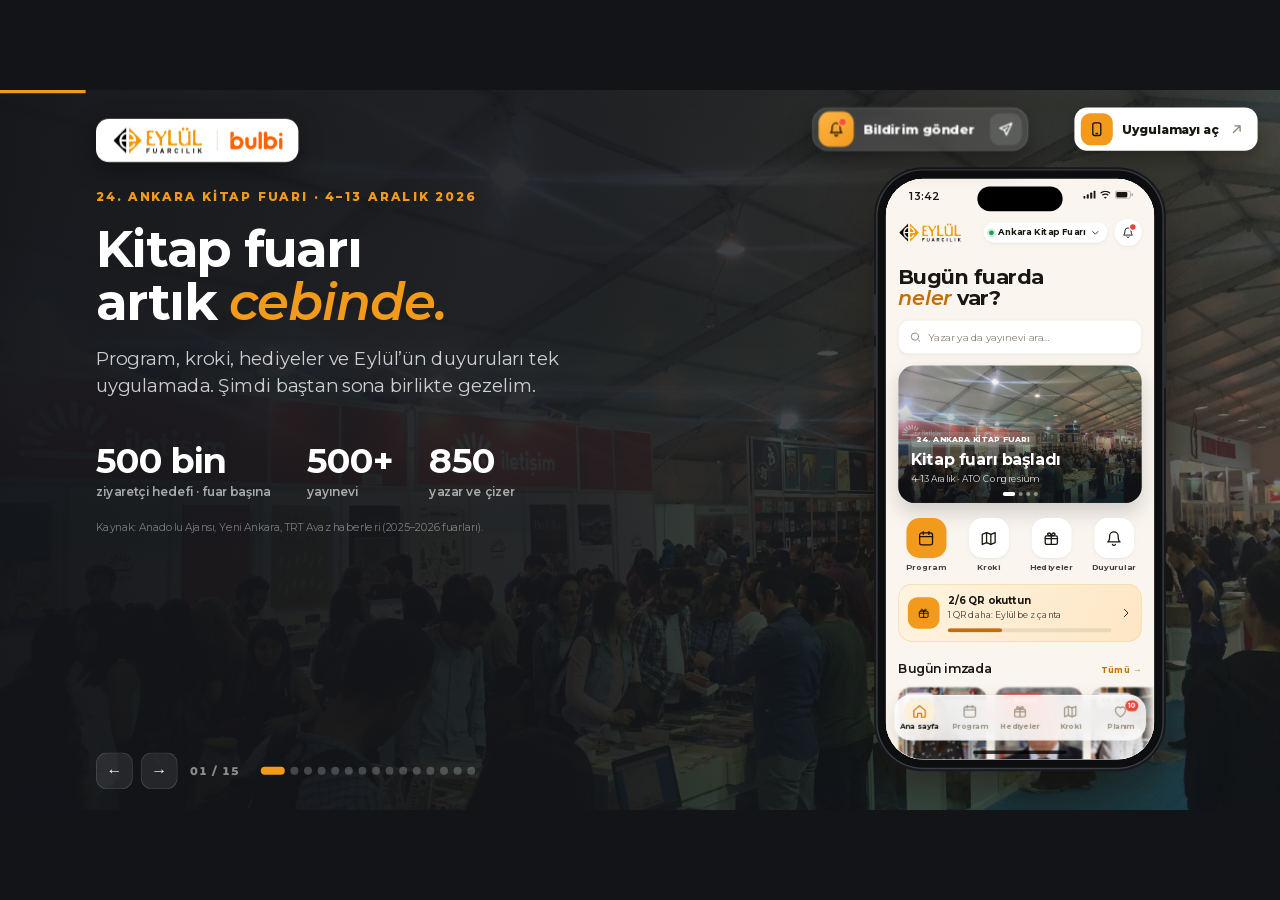
==== index.html @ 70fa525f "Footer: only arrows, step count and progress dots" ====
<!doctype html>
<html lang="tr">
<head>
  <meta charset="utf-8">
  <meta name="viewport" content="width=device-width, initial-scale=1">
  <title>Eylül Fuar Rehberi — Sunum</title>
  <meta name="description" content="Eylül Fuarcılık için Bulbi'nin hazırladığı mobil fuar rehberi konsept sunumu.">
  <link rel="icon" type="image/png" href="assets/eylul-fuarcilik-logo.png">
  <link rel="stylesheet" href="assets/fonts/fonts.css">
  <link rel="stylesheet" href="sunum.css?v=32">
</head>
<body>
  <div class="viewport" id="viewport">
    <div class="stage" id="stage">
      <div class="bg" id="bg"></div>
      <div class="slides" id="slides"></div>

      <div class="topbrand"><img class="eylul" src="assets/eylul-fuarcilik-logo.png" alt="Eylül Fuarcılık"><i></i><img class="bulbi" src="assets/bulbi-logo.png" alt="Bulbi"></div>
      <a class="open-app" href="app/" target="_blank" rel="noopener"><span class="oa-ico"><svg viewBox="0 0 24 24" aria-hidden="true"><rect x="6" y="2.5" width="12" height="19" rx="3"/><path d="M11 18.5h2"/></svg></span><span><b>Uygulamayı aç</b><small>Yeni sekmede, tam ekran</small></span><svg class="oa-go" viewBox="0 0 24 24" aria-hidden="true"><path d="M7 17 17 7M9 7h8v8"/></svg></a>

      <button class="demo-push" id="demo-push" type="button" aria-label="Telefona örnek bildirim gönder">
        <span class="dp-ico"><svg viewBox="0 0 24 24" aria-hidden="true"><path d="M18 9a6 6 0 0 0-12 0c0 6.5-2.5 8-2.5 8h17S18 15.5 18 9M10 20.5a2.2 2.2 0 0 0 4 0"/></svg></span>
        <span class="dp-txt"><b>Bildirim gönder</b><small>Telefona örnek bildirim</small></span>
        <span class="dp-go"><svg viewBox="0 0 24 24" aria-hidden="true"><path d="M21 3 3 10.5l7 3 3 7z"/><path d="m10 13.5 4-4"/></svg></span>
      </button>

      <div class="device" id="device" aria-label="Canlı uygulama">
        <span class="btn-l1"></span><span class="btn-l2"></span><span class="btn-r"></span>
        <div class="screen">
          <iframe id="phone" title="Eylül Fuar Rehberi uygulaması" src="app/?v=32&embed=1&reset=1#/"></iframe>
          <div class="island"></div>
          <div class="home-ind"></div>
        </div>
        <div class="device-caption">Canlı uygulama · dokunabilirsiniz</div>
      </div>

      <div class="browser" id="browser" aria-label="Organizatör paneli">
        <div class="bar"><i></i><i></i><i></i><span>panel.eylulfuar · Organizatör paneli</span></div>
        <iframe id="panel" title="Eylül organizatör paneli" data-src="panel.html"></iframe>
      </div>

      <footer class="foot">
        <div class="nav">
          <button id="prev" aria-label="Önceki slayt">←</button>
          <button id="next" aria-label="Sonraki slayt">→</button>
          <span class="count" id="count">01 / 08</span>
        </div>
        <div class="dots" id="dots"></div>
      </footer>
      <div class="progress"><b id="bar"></b></div>
    </div>
  </div>

  <aside class="notes" id="notes" hidden>
    <div class="notes-head"><strong>Konuşmacı notu</strong><span id="notes-step"></span><button id="notes-close" aria-label="Kapat">×</button></div>
    <div id="notes-body"></div>
    <small>N: notları aç/kapat · F: tam ekran · ←/→: slayt</small>
  </aside>

  <script src="assets/qrcode.min.js"></script>
  <script src="sunum.js?v=32"></script>
</body>
</html>
---- assets/fonts/fonts.css ----
@font-face {
  font-family: 'Montserrat';
  font-style: italic;
  font-weight: 500 700;
  font-display: swap;
  src: url(montserrat-italic-latin-ext.woff2) format('woff2');
  unicode-range: U+0100-02BA, U+02BD-02C5, U+02C7-02CC, U+02CE-02D7, U+02DD-02FF, U+0304, U+0308, U+0329, U+1D00-1DBF, U+1E00-1E9F, U+1EF2-1EFF, U+2020, U+20A0-20AB, U+20AD-20C4, U+2113, U+2C60-2C7F, U+A720-A7FF;
}
@font-face {
  font-family: 'Montserrat';
  font-style: italic;
  font-weight: 500 700;
  font-display: swap;
  src: url(montserrat-italic-latin.woff2) format('woff2');
  unicode-range: U+0000-00FF, U+0131, U+0152-0153, U+02BB-02BC, U+02C6, U+02DA, U+02DC, U+0304, U+0308, U+0329, U+2000-206F, U+20AC, U+2122, U+2191, U+2193, U+2212, U+2215, U+FEFF, U+FFFD;
}
@font-face {
  font-family: 'Montserrat';
  font-style: normal;
  font-weight: 400 800;
  font-display: swap;
  src: url(montserrat-normal-latin-ext.woff2) format('woff2');
  unicode-range: U+0100-02BA, U+02BD-02C5, U+02C7-02CC, U+02CE-02D7, U+02DD-02FF, U+0304, U+0308, U+0329, U+1D00-1DBF, U+1E00-1E9F, U+1EF2-1EFF, U+2020, U+20A0-20AB, U+20AD-20C4, U+2113, U+2C60-2C7F, U+A720-A7FF;
}
@font-face {
  font-family: 'Montserrat';
  font-style: normal;
  font-weight: 400 800;
  font-display: swap;
  src: url(montserrat-normal-latin.woff2) format('woff2');
  unicode-range: U+0000-00FF, U+0131, U+0152-0153, U+02BB-02BC, U+02C6, U+02DA, U+02DC, U+0304, U+0308, U+0329, U+2000-206F, U+20AC, U+2122, U+2191, U+2193, U+2212, U+2215, U+FEFF, U+FFFD;
}
---- sunum.css ----
:root {
  --paper: #faf6ef; --paper-2: #f2ebdf; --ink: #1a1712; --ink-2: #4b443a; --muted: #8b8274; --line: #e6ddcf;
  --brand: #f19a1b; --brand-deep: #c26f05; --night: #121418; --night-2: #1d2027; --teal: #0b8e78;
  --serif: 'Montserrat', -apple-system, 'Segoe UI', sans-serif; --sans: 'Montserrat', -apple-system, 'Segoe UI', sans-serif;
}
* { box-sizing: border-box; }
html, body { margin: 0; height: 100%; overflow: hidden; }
body { background: var(--night); font-family: var(--sans); color: var(--ink); -webkit-font-smoothing: antialiased; transition: background .6s; }
body.light { background: #e9e1d3; }
button { font: inherit; color: inherit; border: 0; background: none; cursor: pointer; padding: 0; }

.viewport { position: fixed; inset: 0; overflow: hidden; }
.stage { position: absolute; left: 50%; top: 50%; width: 1600px; height: 900px; overflow: hidden; transform-origin: center; transform: translate(-50%, -50%); background: var(--paper); border-radius: 0; }

/* ---------- Arka plan ---------- */
.bg { position: absolute; inset: 0; transition: opacity .7s, background .7s; background: var(--paper); }
.bg::before { content: ''; position: absolute; width: 900px; height: 900px; right: -180px; top: -20px; border-radius: 50%; background: radial-gradient(circle, rgba(241, 154, 27, .22), rgba(241, 154, 27, 0) 65%); transition: opacity .7s, transform .9s; }
.bg::after { content: ''; position: absolute; inset: 0; opacity: 0; transition: opacity .8s; background: linear-gradient(90deg, rgba(18, 20, 24, .97) 0%, rgba(18, 20, 24, .88) 46%, rgba(18, 20, 24, .55) 100%), url('assets/ankara-fuar-arsiv.jpg') center / cover; }
.stage.dark .bg { background: var(--night); }
.stage.dark .bg::after { opacity: 1; }
.stage.dark.plain .bg::after { opacity: 0; }
.stage.dark .bg::before { opacity: .55; }
.stage.full .bg::before { transform: translateX(260px); }
.stage.teal .bg::before { background: radial-gradient(circle, rgba(11, 142, 120, .24), rgba(11, 142, 120, 0) 65%); }

/* ---------- Slaytlar ---------- */
.slides { position: absolute; inset: 0; }
.slide { position: absolute; inset: 0; padding: 124px 0 0 120px; opacity: 0; pointer-events: none; transform: translateY(18px); transition: opacity .5s ease, transform .6s cubic-bezier(.2, .8, .2, 1); }
.slide.on { opacity: 1; pointer-events: auto; transform: none; transition-delay: .12s; }
.slide.leave { transform: translateY(-14px); }
.slide .col { width: 700px; }
.slide.wide .col { width: 1360px; }

.kicker { display: inline-flex; align-items: center; gap: 12px; font-size: 15px; font-weight: 800; letter-spacing: .18em; color: var(--brand-deep); text-transform: uppercase; }
.kicker .num { display: inline-grid; place-items: center; min-width: 34px; padding: 0 8px; height: 34px; border-radius: 10px; background: var(--brand); color: #1a1100; letter-spacing: 0; font-size: 14px; }
.dark .kicker { color: var(--brand); }
h1.title { font-family: var(--serif); font-weight: 600; font-size: 65px; line-height: .98; letter-spacing: -.03em; margin: 22px 0 22px; }
h1.title em { font-style: italic; font-weight: 500; color: var(--brand-deep); }
.dark h1.title { color: #fff; }
.dark h1.title em { color: var(--brand); }
.teal h1.title em { color: var(--teal); }
.lead { font-size: 23px; line-height: 1.45; color: var(--ink-2); margin: 0; max-width: 640px; }
.dark .lead { color: rgba(255, 255, 255, .78); }

.points { list-style: none; margin: 30px 0 0; padding: 0; display: flex; flex-direction: column; gap: 14px; }
.points li { display: flex; gap: 14px; align-items: flex-start; font-size: 19.5px; font-weight: 600; line-height: 1.35; }
.points li::before { content: ''; flex: none; width: 24px; height: 24px; margin-top: 1px; border-radius: 8px; background: var(--brand) url("data:image/svg+xml,%3Csvg xmlns='http://www.w3.org/2000/svg' viewBox='0 0 24 24' fill='none' stroke='%231a1100' stroke-width='3' stroke-linecap='round' stroke-linejoin='round'%3E%3Cpath d='m5 12.5 4.5 4.5L19 7.5'/%3E%3C/svg%3E") center / 15px no-repeat; }
.teal .points li::before { background-color: #ffb21f; }

.solves { display: inline-flex; align-items: center; gap: 10px; margin-top: 28px; padding: 10px 16px; border-radius: 12px; background: #fff; box-shadow: inset 0 0 0 1px var(--line); font-size: 15px; font-weight: 700; color: var(--ink-2); }
.solves b { color: var(--hot, #e2493b); font-weight: 800; letter-spacing: .06em; font-size: 12.5px; text-transform: uppercase; }

.try { margin-top: 30px; display: flex; flex-wrap: wrap; gap: 10px; align-items: center; }
.try > span { font-size: 13px; font-weight: 800; letter-spacing: .14em; color: var(--muted); text-transform: uppercase; margin-right: 4px; }
.try button { display: inline-flex; align-items: center; gap: 9px; height: 48px; padding: 0 20px 0 16px; border-radius: 14px; background: var(--ink); color: #fff; font-weight: 800; font-size: 16px; transition: transform .12s, background .2s; box-shadow: 0 8px 18px rgba(26, 23, 18, .16); }
.try button:hover { background: #2c2720; }
.try button:active { transform: scale(.96); }
.try button i { font-style: normal; display: grid; place-items: center; width: 24px; height: 24px; border-radius: 7px; background: var(--brand); color: #1a1100; font-size: 12px; }
.try button.ghost { background: #fff; color: var(--ink); box-shadow: inset 0 0 0 1px var(--line); }
.try button.ghost i { background: var(--paper-2); color: var(--ink-2); }
.try button.pulse { animation: pulse 2.2s infinite; }
@keyframes pulse { 0% { box-shadow: 0 0 0 0 rgba(241, 154, 27, .55); } 70% { box-shadow: 0 0 0 14px rgba(241, 154, 27, 0); } 100% { box-shadow: 0 0 0 0 rgba(241, 154, 27, 0); } }
.dark .try button.ghost { background: rgba(255, 255, 255, .08); color: #fff; box-shadow: inset 0 0 0 1px rgba(255, 255, 255, .15); }

/* Kapak */
.stats { display: flex; gap: 46px; margin-top: 54px; }
.stats div b { display: block; font-family: var(--serif); font-size: 44px; font-weight: 600; letter-spacing: -.03em; color: #fff; line-height: 1; }
.stats div small { white-space: nowrap; display: block; margin-top: 8px; font-size: 15px; color: rgba(255, 255, 255, .62); font-weight: 600; }
.src { margin-top: 26px; font-size: 13px; color: var(--muted); }
.dark .src { color: rgba(255, 255, 255, .42); }
.cover-brand { display: flex; align-items: center; gap: 16px; margin-bottom: 40px; }
.cover-brand .pill { background: #fff; border-radius: 14px; padding: 10px 16px; display: flex; align-items: center; gap: 14px; }
.cover-brand .pill img.e { height: 34px; }
.cover-brand .pill img.b { height: 24px; }
.cover-brand .pill span { color: var(--muted); font-weight: 700; }

/* Sorunlar */
.pains { display: grid; grid-template-columns: repeat(3, 1fr); gap: 22px; margin-top: 60px; width: 1360px; }
.pains .pain { min-height: 300px; padding: 32px; }
.pains .pain h3 { font-size: 34px; }
.pains .pain p { font-size: 20px; }
.pain { padding: 26px 26px 22px; border-radius: 24px; background: rgba(255, 255, 255, .06); box-shadow: inset 0 0 0 1px rgba(255, 255, 255, .1); color: #fff; display: flex; flex-direction: column; gap: 10px; min-height: 200px; backdrop-filter: blur(6px); }
.pain .n { font-family: var(--serif); font-size: 16px; color: var(--brand); font-weight: 600; }
.pain h3 { margin: 0; font-family: var(--serif); font-size: 26px; font-weight: 600; letter-spacing: -.01em; }
.pain p { margin: 0; font-size: 17px; line-height: 1.45; color: rgba(255, 255, 255, .74); flex: 1; }
.pain small { font-size: 12.5px; color: rgba(255, 255, 255, .42); font-weight: 600; }
.pain .arrow { font-size: 14px; color: var(--brand); font-weight: 800; }

/* Değer */
.values { display: grid; grid-template-columns: repeat(4, 1fr); gap: 18px; margin-top: 46px; width: 1360px; }
.value { background: #fff; border-radius: 26px; padding: 28px 26px; box-shadow: 0 1px 2px rgba(40, 28, 10, .05), 0 18px 40px rgba(40, 28, 10, .06); display: flex; flex-direction: column; gap: 12px; min-height: 330px; }
.value .ico { width: 54px; height: 54px; border-radius: 16px; display: grid; place-items: center; background: #fdf0d9; color: var(--brand-deep); }
.value .ico svg { width: 28px; height: 28px; fill: none; stroke: currentColor; stroke-width: 1.8; stroke-linecap: round; stroke-linejoin: round; }
.value h3 { margin: 6px 0 0; font-family: var(--serif); font-size: 25px; font-weight: 600; letter-spacing: -.01em; line-height: 1.05; }
.value p { margin: 0; font-size: 17px; line-height: 1.5; color: var(--ink-2); }
.value .chips { margin-top: auto; display: flex; flex-wrap: wrap; gap: 6px; }
.value .chips span { font-size: 12.5px; font-weight: 800; padding: 5px 9px; border-radius: 8px; background: var(--paper); color: var(--ink-2); }
.extras { display: flex; gap: 12px; margin-top: 22px; }
.extras span { display: inline-flex; align-items: center; gap: 8px; font-size: 16px; font-weight: 700; color: var(--ink-2); padding: 10px 16px; border-radius: 12px; background: rgba(255, 255, 255, .6); box-shadow: inset 0 0 0 1px var(--line); }
.extras span::before { content: '✓'; color: var(--brand-deep); font-weight: 900; }

/* Yol haritası */
.road { position: relative; display: grid; grid-template-columns: repeat(4, 1fr); gap: 28px; margin-top: 76px; width: 1360px; }
.road::before { content: ''; position: absolute; left: 14px; right: 14px; top: 13px; height: 3px; background: linear-gradient(90deg, var(--brand) 0 30%, var(--line) 30%); border-radius: 2px; }
.stop { position: relative; padding-top: 50px; }
.stop::before { content: ''; position: absolute; top: 0; left: 0; width: 29px; height: 29px; border-radius: 50%; background: #fff; box-shadow: inset 0 0 0 3px var(--line); }
.stop.done::before { background: var(--brand); box-shadow: 0 0 0 6px rgba(241, 154, 27, .2); }
.stop.big::before { background: var(--ink); box-shadow: 0 0 0 6px rgba(26, 23, 18, .12); }
.stop small { font-size: 14px; font-weight: 800; letter-spacing: .12em; color: var(--brand-deep); text-transform: uppercase; }
.stop h3 { margin: 10px 0 12px; font-family: var(--serif); font-size: 32px; font-weight: 600; line-height: 1.05; letter-spacing: -.01em; }
.stop p { margin: 0; font-size: 19px; line-height: 1.5; color: var(--ink-2); }
.stop .tag { display: inline-block; margin-top: 14px; font-size: 13px; font-weight: 800; padding: 6px 10px; border-radius: 8px; background: var(--ink); color: #fff; }

/* İş birliği */
.deal { display: grid; grid-template-columns: 1fr 1fr; gap: 22px; margin-top: 46px; width: 1360px; }
.side { border-radius: 28px; padding: 40px 40px 38px; }
.side.b { background: #fff; }
.side.e { background: rgba(255, 255, 255, .07); box-shadow: inset 0 0 0 1px rgba(255, 255, 255, .14); color: #fff; }
.side .who { display: flex; align-items: center; gap: 14px; margin-bottom: 22px; }
.side .who img { height: 30px; }
.side.e .who img { background: #fff; border-radius: 10px; padding: 6px 10px; height: 44px; }
.side .who span { font-size: 15px; font-weight: 800; letter-spacing: .14em; text-transform: uppercase; color: var(--muted); }
.side.e .who span { color: rgba(255, 255, 255, .55); }
.side ul { list-style: none; margin: 0; padding: 0; display: flex; flex-direction: column; gap: 22px; }
.side li { display: flex; gap: 14px; font-size: 24px; font-weight: 600; line-height: 1.35; }
.side li::before { content: ''; flex: none; width: 10px; height: 10px; margin-top: 10px; border-radius: 50%; background: var(--brand); }
.side.b li { color: var(--ink); }
.win { margin-top: 40px; font-size: 26px; color: rgba(255, 255, 255, .8); max-width: 1100px; line-height: 1.45; }
.win b { color: var(--brand); }

/* Kapanış */
.qr-box { display: flex; align-items: center; gap: 28px; margin-top: 46px; }
.qr-box .qr { width: 200px; height: 200px; padding: 14px; background: #fff; border-radius: 22px; display: grid; place-items: center; }
.qr-box .qr svg { width: 100%; height: 100%; }
.qr-box p { margin: 0; font-size: 21px; color: rgba(255, 255, 255, .78); line-height: 1.45; max-width: 360px; }
.qr-box p b { color: #fff; display: block; font-family: var(--serif); font-size: 26px; font-weight: 600; margin-bottom: 6px; }

/* Panel slaytı */
.slide.panel-slide .lead { max-width: 820px; }
.slide.panel-slide .col { width: 980px; }

/* ---------- Telefon ---------- */
.device { position: absolute; left: 1068px; top: 40px; width: 414px; height: 868px; border-radius: 66px; background: #0d0e10; padding: 12px; box-shadow: 0 0 0 2px #3a3d44, 0 0 0 5px #17181c, 0 50px 90px rgba(30, 20, 5, .35), 0 20px 40px rgba(30, 20, 5, .22); transform-origin: 50% 50%; transform: scale(.86); transition: transform .9s cubic-bezier(.2, .8, .2, 1), left .9s cubic-bezier(.2, .8, .2, 1), opacity .6s; z-index: 5; }
.device .screen { position: relative; width: 390px; height: 844px; border-radius: 54px; overflow: hidden; background: var(--paper); }
.device iframe { width: 390px; height: 844px; border: 0; display: block; }
.device .island { position: absolute; top: 11px; left: 50%; width: 124px; height: 36px; margin-left: -62px; border-radius: 20px; background: #000; z-index: 3; pointer-events: none; }
.device .home-ind { position: absolute; bottom: 8px; left: 50%; width: 136px; height: 5px; margin-left: -68px; border-radius: 3px; background: rgba(0, 0, 0, .75); z-index: 3; pointer-events: none; }
.device span[class^='btn-'] { position: absolute; width: 4px; border-radius: 2px; background: #2a2c31; }
.device .btn-l1 { left: -6px; top: 180px; height: 60px; }
.device .btn-l2 { left: -6px; top: 256px; height: 60px; }
.device .btn-r { right: -6px; top: 220px; height: 96px; }
.device-caption { display: none; position: absolute; left: 0; right: 0; bottom: -40px; text-align: center; font-size: 14px; font-weight: 700; color: var(--muted); letter-spacing: .02em; }
.dark .device-caption { color: rgba(255, 255, 255, .45); }
.device.away { left: 1700px; opacity: 0; pointer-events: none; }
.device.side { left: 1128px; transform: scale(.8); }

/* ---------- Tarayıcı (panel) ---------- */
.browser { position: absolute; left: 120px; top: 296px; width: 1440px; height: 900px; transform-origin: 0 0; transform: scale(.58); border-radius: 22px; overflow: hidden; background: #fff; box-shadow: 0 0 0 1px rgba(0, 0, 0, .06), 0 50px 100px rgba(30, 20, 5, .25); opacity: 0; pointer-events: none; transition: opacity .6s, transform .8s cubic-bezier(.2, .8, .2, 1); z-index: 4; }
.browser.on { opacity: 1; pointer-events: auto; }
.browser .bar { height: 46px; display: flex; align-items: center; gap: 8px; padding: 0 18px; background: #efe9de; border-bottom: 1px solid #e3dbcd; }
.browser .bar i { width: 13px; height: 13px; border-radius: 50%; background: #e0d6c6; }
.browser .bar i:nth-child(1) { background: #ff6159; } .browser .bar i:nth-child(2) { background: #ffbd2e; } .browser .bar i:nth-child(3) { background: #28c941; }
.browser .bar span { margin-left: 18px; padding: 6px 16px; border-radius: 9px; background: #fff; font-size: 14px; font-weight: 700; color: var(--muted); }
.browser iframe { width: 1440px; height: 854px; border: 0; display: block; }

/* ---------- Alt bilgi ---------- */
.foot { position: absolute; left: 120px; bottom: 26px; display: flex; align-items: center; gap: 22px; z-index: 6; }
.foot .brand { display: flex; align-items: center; gap: 12px; padding: 8px 14px; border-radius: 12px; background: rgba(255, 255, 255, .85); }
.foot .brand img.eylul { height: 22px; }
.foot .brand img.bulbi { height: 15px; }
.foot .brand span { color: var(--muted); font-weight: 800; }
.dots { display: flex; gap: 7px; }
.dots button { width: 9px; height: 9px; border-radius: 50%; background: rgba(26, 23, 18, .18); transition: all .3s; }
.dots button.on { width: 28px; border-radius: 5px; background: var(--brand); }
.dark .dots button { background: rgba(255, 255, 255, .22); }
.dark .dots button.on { background: var(--brand); }
.nav { display: flex; align-items: center; gap: 10px; }
.nav .count { font-weight: 800; font-size: 14px; color: var(--muted); letter-spacing: .08em; margin-left: 6px; font-variant-numeric: tabular-nums; }
.nav button { width: 46px; height: 46px; border-radius: 14px; background: #fff; box-shadow: inset 0 0 0 1px var(--line); font-size: 20px; font-weight: 700; }
.dark .nav button { background: rgba(255, 255, 255, .08); color: #fff; box-shadow: inset 0 0 0 1px rgba(255, 255, 255, .14); }
.dark .nav .count { color: rgba(255, 255, 255, .5); }
.progress { position: absolute; left: 0; right: 0; top: 0; height: 4px; background: transparent; z-index: 7; }
.progress b { display: block; height: 100%; background: var(--brand); transition: width .6s cubic-bezier(.2, .8, .2, 1); }

/* ---------- Notlar ---------- */
.notes { position: fixed; left: 18px; bottom: 18px; width: 420px; max-height: 52vh; overflow: auto; z-index: 50; background: rgba(18, 20, 24, .96); color: #fff; border-radius: 18px; padding: 16px 18px 14px; box-shadow: 0 20px 50px rgba(0, 0, 0, .4); font-size: 15px; line-height: 1.55; }
.notes-head { display: flex; align-items: center; gap: 10px; margin-bottom: 8px; }
.notes-head strong { color: var(--brand); font-size: 12.5px; letter-spacing: .14em; text-transform: uppercase; }
.notes-head span { color: rgba(255, 255, 255, .5); font-size: 12.5px; font-weight: 700; }
.notes-head button { margin-left: auto; color: #fff; font-size: 22px; line-height: 1; }
.notes p { margin: 0 0 8px; }
.notes b { color: #ffd38a; }
.notes small { display: block; margin-top: 8px; color: rgba(255, 255, 255, .4); font-size: 12px; }
.help-chip { position: fixed; right: 16px; top: 14px; z-index: 40; height: 32px; padding: 0 12px; border-radius: 10px; background: rgba(0, 0, 0, .35); color: rgba(255, 255, 255, .8); font-size: 12px; font-weight: 800; letter-spacing: .06em; }
body.light .help-chip { background: rgba(26, 23, 18, .12); color: var(--ink-2); }
.notes:not([hidden]) + .help-chip { display: none; }

@media (prefers-reduced-motion: reduce) { *, *::before, *::after { transition: none !important; animation: none !important; } }
.needs { margin-top: 56px; width: 1360px; display: flex; align-items: center; gap: 22px; padding: 24px 28px; border-radius: 24px; background: #fff; box-shadow: 0 1px 2px rgba(40, 28, 10, .05), 0 18px 40px rgba(40, 28, 10, .06); }
.needs strong { font-family: var(--serif); font-size: 21px; font-weight: 600; flex: none; }
.needs div { display: flex; flex-wrap: wrap; gap: 10px; }
.needs span { font-size: 17px; font-weight: 700; padding: 9px 14px; border-radius: 11px; background: var(--paper); color: var(--ink-2); }

/* Üstte sabit Eylül × Bulbi */
.topbrand { position: absolute; z-index: 8; left: 120px; top: 36px; display: flex; align-items: center; gap: 16px; height: 54px; padding: 0 20px; border-radius: 16px; background: #fff; box-shadow: 0 1px 2px rgba(40, 28, 10, .06), 0 10px 26px rgba(40, 28, 10, .10); }
.topbrand img.eylul { height: 32px; }
.topbrand img.bulbi { height: 22px; }
.topbrand i { width: 1px; height: 26px; background: #e4dacb; }
.dark .topbrand { box-shadow: 0 10px 30px rgba(0, 0, 0, .35); }

/* Telefonun üstündeki sunum butonu */
.demo-push { position: absolute; z-index: 8; left: 1275px; top: 18px; transform: translateX(-50%); display: inline-flex; align-items: center; gap: 12px; height: 60px; padding: 0 8px 0 8px; border-radius: 20px;
  background: rgba(21, 23, 28, .92); color: #fff; text-align: left;
  box-shadow: 0 14px 34px rgba(21, 23, 28, .28), inset 0 0 0 1px rgba(255, 255, 255, .08);
  backdrop-filter: blur(12px); -webkit-backdrop-filter: blur(12px);
  transition: transform .2s cubic-bezier(.2, .8, .2, 1), box-shadow .2s, opacity .5s; }
.demo-push:hover { transform: translateX(-50%) translateY(-2px); box-shadow: 0 18px 40px rgba(21, 23, 28, .34), inset 0 0 0 1px rgba(255, 255, 255, .12); }
.demo-push:active { transform: translateX(-50%) scale(.97); }
.demo-push svg { width: 20px; height: 20px; fill: none; stroke: currentColor; stroke-width: 2; stroke-linecap: round; stroke-linejoin: round; }
.demo-push .dp-ico { position: relative; width: 44px; height: 44px; border-radius: 14px; display: grid; place-items: center; background: linear-gradient(140deg, #ffb547, var(--brand)); color: #1a1100; }
.demo-push .dp-ico::after { content: ''; position: absolute; top: 9px; right: 10px; width: 8px; height: 8px; border-radius: 50%; background: #ff4d3d; box-shadow: 0 0 0 2px #ffb547; }
.demo-push .dp-txt b { display: block; font-size: 16px; font-weight: 800; letter-spacing: -.01em; }
.demo-push .dp-txt small { display: block; font-size: 12px; color: rgba(255, 255, 255, .6); font-weight: 600; margin-top: 1px; }
.demo-push .dp-go { width: 40px; height: 40px; border-radius: 12px; display: grid; place-items: center; background: rgba(255, 255, 255, .1); margin-left: 6px; }
.demo-push.sent .dp-ico svg { animation: ring .7s ease; }
.demo-push.sent .dp-go { animation: fly .6s ease; }
@keyframes ring { 0%, 100% { transform: rotate(0); } 20% { transform: rotate(18deg); } 40% { transform: rotate(-16deg); } 60% { transform: rotate(10deg); } 80% { transform: rotate(-6deg); } }
@keyframes fly { 0% { transform: none; } 45% { transform: translate(6px, -6px); opacity: .2; } 55% { transform: translate(-6px, 6px); opacity: .2; } 100% { transform: none; opacity: 1; } }
.dark .demo-push { background: rgba(255, 255, 255, .12); box-shadow: 0 14px 34px rgba(0, 0, 0, .35), inset 0 0 0 1px rgba(255, 255, 255, .18); }
.stage.full .demo-push { opacity: 0; pointer-events: none; }
.stage:has(.device.side) .demo-push { left: 1328px; }

/* ---------- Tur adımları (sol taraf) ---------- */
.stepbar { display: flex; align-items: center; gap: 14px; width: 640px; }
.stepbar .sb-n { font-family: var(--serif); font-size: 19px; font-weight: 600; color: var(--brand-deep); white-space: nowrap; }
.stepbar .sb-n em { font-style: normal; font-size: 15px; color: var(--muted); margin-left: 4px; font-family: var(--sans); font-weight: 700; }
.stepbar .sb-name { font-size: 14px; font-weight: 800; letter-spacing: .16em; text-transform: uppercase; color: var(--ink-2); white-space: nowrap; }
.stepbar .sb-track { flex: 1; height: 6px; border-radius: 3px; background: rgba(26, 23, 18, .08); overflow: hidden; }
.stepbar .sb-track b { display: block; height: 100%; border-radius: 3px; background: linear-gradient(90deg, var(--brand), #ffd38a); }
.teal .stepbar .sb-n { color: var(--teal); }
.teal .stepbar .sb-track b { background: linear-gradient(90deg, var(--teal), #6fd3bf); }
.slide .stepbar + h1.title { margin-top: 26px; }

.fcards { display: grid; grid-template-columns: repeat(3, 1fr); gap: 14px; width: 680px; margin-top: 32px; }
.fcard { background: #fff; border-radius: 22px; padding: 18px 18px 16px; box-shadow: 0 1px 2px rgba(40, 28, 10, .05), 0 14px 30px rgba(40, 28, 10, .07); display: flex; flex-direction: column; gap: 4px; }
.fcard .f-ico { width: 46px; height: 46px; border-radius: 14px; display: grid; place-items: center; background: #fdf0d9; color: var(--brand-deep); margin-bottom: 10px; }
.teal .fcard .f-ico { background: #dcf3ec; color: var(--teal); }
.fcard svg, .act svg { width: 24px; height: 24px; fill: none; stroke: currentColor; stroke-width: 1.9; stroke-linecap: round; stroke-linejoin: round; }
.fcard b { font-size: 18px; font-weight: 800; letter-spacing: -.01em; }
.fcard small { font-size: 14.5px; color: var(--ink-2); line-height: 1.35; }

.acts { display: flex; gap: 12px; margin-top: 28px; width: 680px; }
.act { flex: 1; display: flex; align-items: center; gap: 12px; padding: 12px 12px 12px 12px; border-radius: 20px; background: var(--ink); color: #fff; text-align: left; box-shadow: 0 12px 26px rgba(26, 23, 18, .18); transition: transform .15s, box-shadow .2s; }
.act:hover { transform: translateY(-2px); box-shadow: 0 16px 32px rgba(26, 23, 18, .24); }
.act:active { transform: scale(.98); }
.act .a-ico { width: 46px; height: 46px; border-radius: 14px; display: grid; place-items: center; background: var(--brand); color: #1a1100; flex: none; }
.act .a-txt { flex: 1; min-width: 0; }
.act b { display: block; font-size: 17px; font-weight: 800; }
.act small { display: block; font-size: 13px; color: rgba(255, 255, 255, .65); margin-top: 2px; white-space: nowrap; overflow: hidden; text-overflow: ellipsis; }
.act .a-go { width: 34px; height: 34px; border-radius: 50%; display: grid; place-items: center; background: rgba(255, 255, 255, .12); flex: none; }
.act .a-go svg { width: 14px; height: 14px; fill: currentColor; stroke: none; }
.act.ghost { background: #fff; color: var(--ink); box-shadow: 0 1px 2px rgba(40, 28, 10, .05), 0 12px 26px rgba(40, 28, 10, .08), inset 0 0 0 1px var(--line); }
.act.ghost .a-ico { background: #fdf0d9; color: var(--brand-deep); }
.act.ghost small { color: var(--muted); }
.act.ghost .a-go { background: var(--paper-2); }
.teal .act .a-ico { background: #ffb21f; }
.teal .act.ghost .a-ico { background: #dcf3ec; color: var(--teal); }

/* ---------- Alt çubuk: şimdi / sıradaki ---------- */
.nowbar { display: flex; align-items: center; gap: 10px; font-size: 14px; font-weight: 700; color: var(--muted); white-space: nowrap; }
.nowbar b { color: var(--ink); }
.nowbar button { display: inline-flex; align-items: center; gap: 6px; height: 34px; padding: 0 12px; border-radius: 10px; background: #fff; box-shadow: inset 0 0 0 1px var(--line); color: var(--ink); font-weight: 800; font-size: 13px; }
.dark .nowbar { color: rgba(255, 255, 255, .5); }
.dark .nowbar b { color: #fff; }
.dark .nowbar button { background: rgba(255, 255, 255, .08); color: #fff; box-shadow: inset 0 0 0 1px rgba(255, 255, 255, .14); }


/* Üstte: uygulamayı yeni sekmede aç */
.open-app { position: absolute; z-index: 8; left: 394px; top: 36px; display: inline-flex; align-items: center; gap: 12px; height: 54px; padding: 0 16px 0 8px; border-radius: 16px; background: #fff; color: var(--ink); text-decoration: none; box-shadow: 0 1px 2px rgba(40, 28, 10, .06), 0 10px 26px rgba(40, 28, 10, .10); transition: transform .15s, box-shadow .2s; }
.open-app:hover { transform: translateY(-2px); box-shadow: 0 14px 30px rgba(40, 28, 10, .16); }
.open-app .oa-ico { width: 40px; height: 40px; border-radius: 12px; display: grid; place-items: center; background: var(--brand); color: #1a1100; }
.open-app svg { width: 20px; height: 20px; fill: none; stroke: currentColor; stroke-width: 2; stroke-linecap: round; stroke-linejoin: round; }
.open-app b { display: block; font-size: 15px; font-weight: 800; }
.open-app small { display: block; font-size: 11.5px; color: var(--muted); font-weight: 600; }
.open-app .oa-go { color: var(--muted); }
.dark .open-app { box-shadow: 0 10px 30px rgba(0, 0, 0, .35); }

/* Montserrat ile başlık ölçüleri */
h1.title { font-size: 64px; font-weight: 700; line-height: 1.04; letter-spacing: -.025em; }
h1.title em { font-weight: 600; }
.stats div b { font-weight: 700; }

/* Sağ altta ilerleme noktaları */
.foot { right: auto; }
.foot .dots { display: flex; margin-left: 4px; }
.dots button { width: 10px; height: 10px; }
.dots button.on { width: 30px; }
.dots button:hover { background: rgba(26, 23, 18, .35); }

/* Sağ üst: yalnızca "Uygulamayı aç" */
.open-app { left: auto; right: 28px; top: 22px; height: 54px; }
.open-app small { display: none; }
.demo-push { left: 1150px; top: 22px; height: 54px; }
.stage:has(.device.side) .demo-push { left: 1150px; }
.demo-push .dp-txt small { display: none; }

/* Tablet ve dokunmatik ekranlar */
@media (hover: none) {
  .act:hover, .open-app:hover, .demo-push:hover { transform: none; }
  .nav button { width: 54px; height: 54px; }
}

/* Sahne dışında kalan boşluk sahneyle aynı renkte olsun (tablet, dikey ekran) */
body.light { background: var(--paper); }

/* → ile sıradaki buton vurgulanır, oynatılanlar işaretlenir */
.act.upnext { box-shadow: 0 0 0 3px var(--brand), 0 12px 26px rgba(26, 23, 18, .18); }
.act.done .a-go { background: var(--ok); color: #fff; }
.act.done .a-go svg { display: none; }
.act.done .a-go::after { content: '✓'; font-weight: 900; font-size: 14px; }
.nowbar button { max-width: 300px; overflow: hidden; text-overflow: ellipsis; }
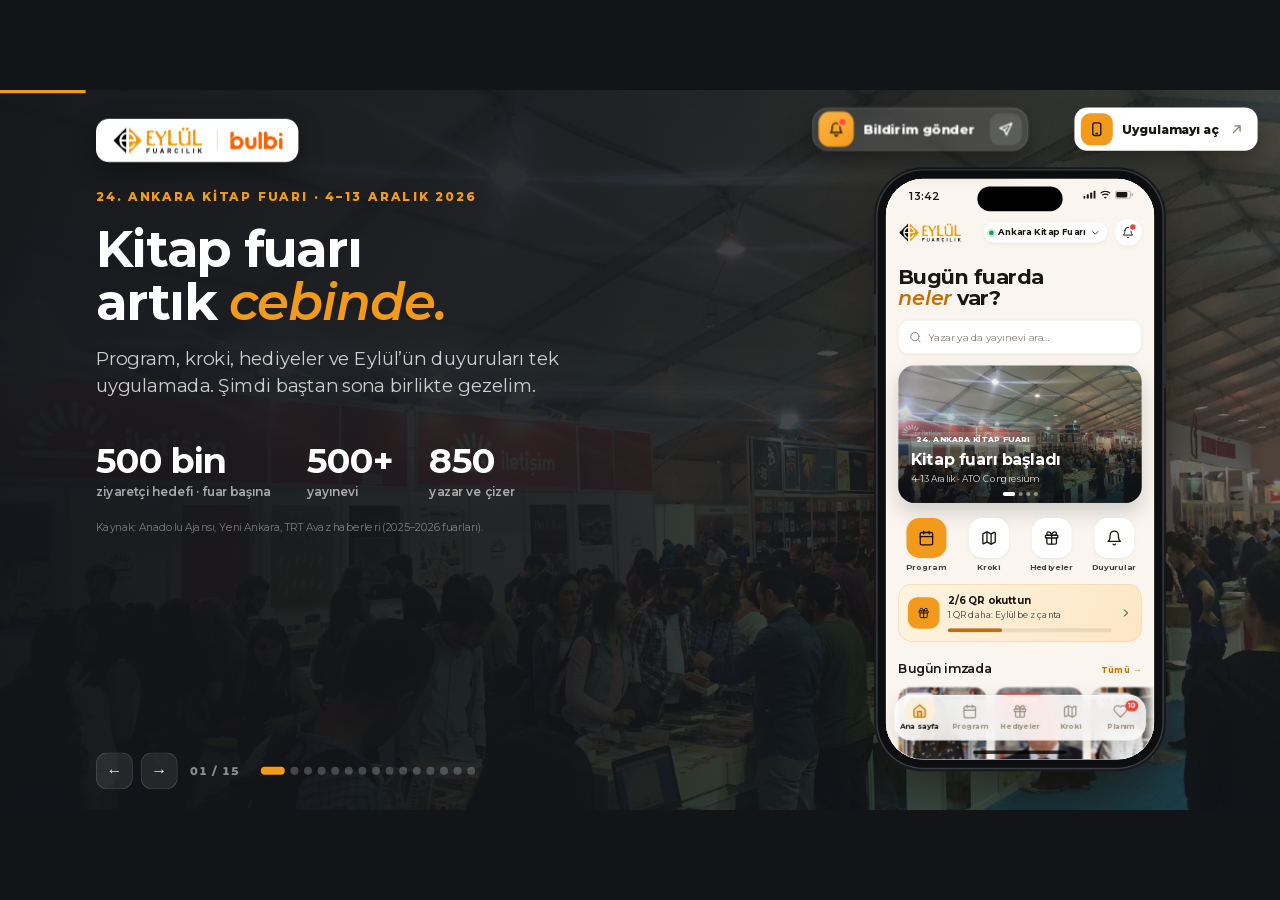
==== commit 34ebea71: "Design pass: Lucide icons, event icons by type/zone, photo heroes, date chips, quieter notices, fill" ====
--- a/index.html
+++ b/index.html
@@ -7,7 +7,7 @@
   <meta name="description" content="Eylül Fuarcılık için Bulbi'nin hazırladığı mobil fuar rehberi konsept sunumu.">
   <link rel="icon" type="image/png" href="assets/eylul-fuarcilik-logo.png">
   <link rel="stylesheet" href="assets/fonts/fonts.css">
-  <link rel="stylesheet" href="sunum.css?v=32">
+  <link rel="stylesheet" href="sunum.css?v=36">
 </head>
 <body>
   <div class="viewport" id="viewport">
@@ -27,7 +27,7 @@
       <div class="device" id="device" aria-label="Canlı uygulama">
         <span class="btn-l1"></span><span class="btn-l2"></span><span class="btn-r"></span>
         <div class="screen">
-          <iframe id="phone" title="Eylül Fuar Rehberi uygulaması" src="app/?v=32&embed=1&reset=1#/"></iframe>
+          <iframe id="phone" title="Eylül Fuar Rehberi uygulaması" src="app/?v=36&embed=1&reset=1#/"></iframe>
           <div class="island"></div>
           <div class="home-ind"></div>
         </div>
@@ -58,6 +58,6 @@
   </aside>
 
   <script src="assets/qrcode.min.js"></script>
-  <script src="sunum.js?v=32"></script>
+  <script src="sunum.js?v=36"></script>
 </body>
 </html>
--- a/sunum.css
+++ b/sunum.css
@@ -258,7 +258,7 @@
 .act b { display: block; font-size: 17px; font-weight: 800; }
 .act small { display: block; font-size: 13px; color: rgba(255, 255, 255, .65); margin-top: 2px; white-space: nowrap; overflow: hidden; text-overflow: ellipsis; }
 .act .a-go { width: 34px; height: 34px; border-radius: 50%; display: grid; place-items: center; background: rgba(255, 255, 255, .12); flex: none; }
-.act .a-go svg { width: 14px; height: 14px; fill: currentColor; stroke: none; }
+.act .a-go svg { width: 18px; height: 18px; }
 .act.ghost { background: #fff; color: var(--ink); box-shadow: 0 1px 2px rgba(40, 28, 10, .05), 0 12px 26px rgba(40, 28, 10, .08), inset 0 0 0 1px var(--line); }
 .act.ghost .a-ico { background: #fdf0d9; color: var(--brand-deep); }
 .act.ghost small { color: var(--muted); }
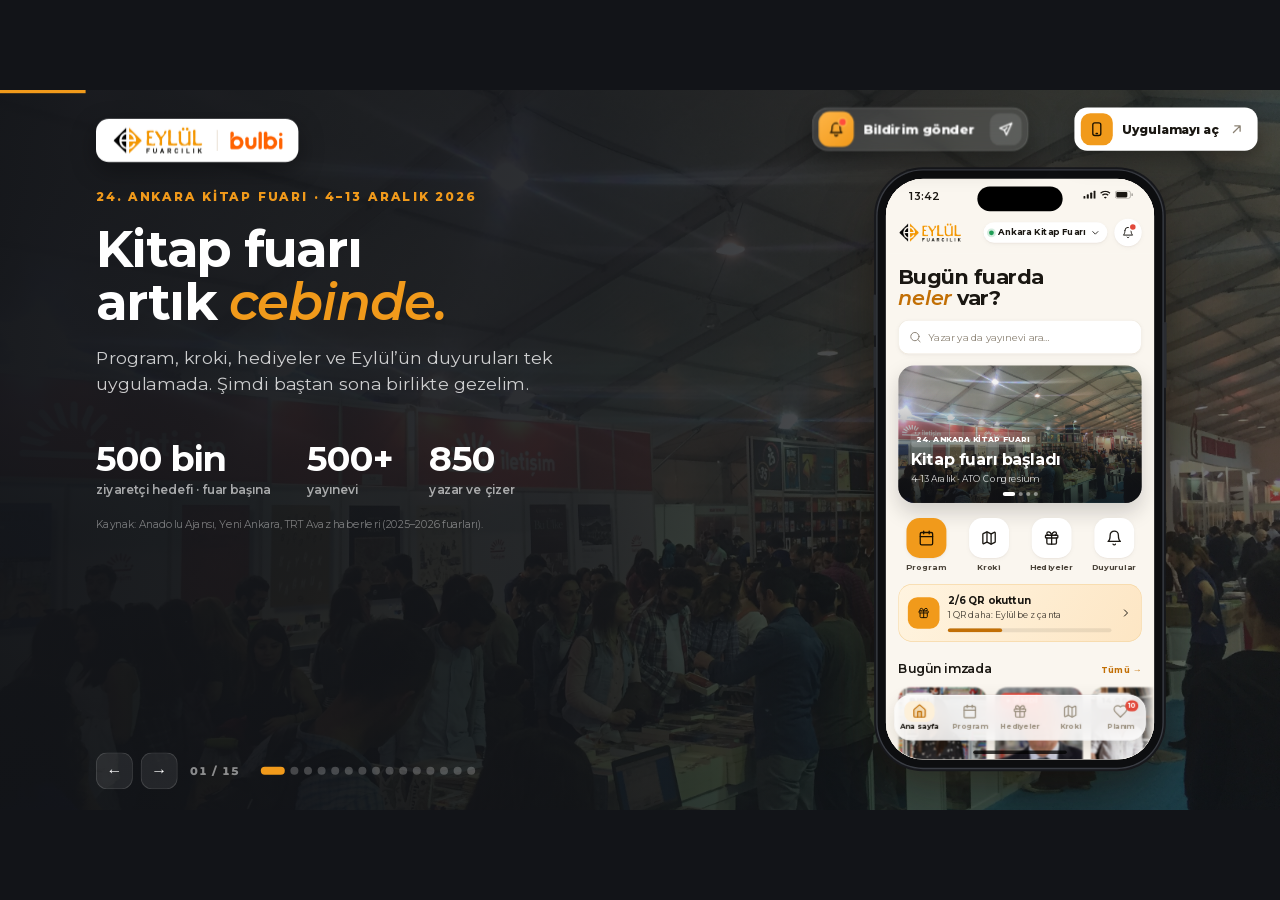
==== commit eab75527: "Shorter, plainer step texts; app-centered closing; close QR scanner on navigation" ====
--- a/index.html
+++ b/index.html
@@ -7,7 +7,7 @@
   <meta name="description" content="Eylül Fuarcılık için Bulbi'nin hazırladığı mobil fuar rehberi konsept sunumu.">
   <link rel="icon" type="image/png" href="assets/eylul-fuarcilik-logo.png">
   <link rel="stylesheet" href="assets/fonts/fonts.css">
-  <link rel="stylesheet" href="sunum.css?v=36">
+  <link rel="stylesheet" href="sunum.css?v=38">
 </head>
 <body>
   <div class="viewport" id="viewport">
@@ -27,7 +27,7 @@
       <div class="device" id="device" aria-label="Canlı uygulama">
         <span class="btn-l1"></span><span class="btn-l2"></span><span class="btn-r"></span>
         <div class="screen">
-          <iframe id="phone" title="Eylül Fuar Rehberi uygulaması" src="app/?v=36&embed=1&reset=1#/"></iframe>
+          <iframe id="phone" title="Eylül Fuar Rehberi uygulaması" src="app/?v=38&embed=1&reset=1#/"></iframe>
           <div class="island"></div>
           <div class="home-ind"></div>
         </div>
@@ -58,6 +58,6 @@
   </aside>
 
   <script src="assets/qrcode.min.js"></script>
-  <script src="sunum.js?v=36"></script>
+  <script src="sunum.js?v=38"></script>
 </body>
 </html>
--- a/sunum.css
+++ b/sunum.css
@@ -319,3 +319,27 @@
 .act.done .a-go svg { display: none; }
 .act.done .a-go::after { content: '✓'; font-weight: 900; font-size: 14px; }
 .nowbar button { max-width: 300px; overflow: hidden; text-overflow: ellipsis; }
+
+/* Tur adımları: sade düzen */
+h1.title.tour { font-size: 70px; margin: 26px 0 14px; }
+.slide .lead { font-size: 22px; max-width: 640px; }
+.feats { list-style: none; margin: 34px 0 0; padding: 0; display: flex; flex-direction: column; gap: 14px; width: 640px; }
+.feats li { display: flex; align-items: center; gap: 16px; font-size: 21px; font-weight: 600; color: var(--ink); }
+.feats .f-ico { width: 44px; height: 44px; border-radius: 13px; display: grid; place-items: center; background: #fdf0d9; color: var(--brand-deep); flex: none; }
+.teal .feats .f-ico { background: #dcf3ec; color: var(--teal); }
+.feats svg { width: 22px; height: 22px; fill: none; stroke: currentColor; stroke-width: 1.9; stroke-linecap: round; stroke-linejoin: round; }
+.acts { width: auto; margin-top: 36px; gap: 12px; }
+.act { flex: none; padding: 10px 12px 10px 10px; gap: 12px; }
+.act b { font-size: 16px; margin-right: 6px; }
+.act .a-ico { width: 40px; height: 40px; border-radius: 12px; }
+.act .a-go { width: 30px; height: 30px; }
+
+/* Kapanış: uygulama ortada */
+.device.center { left: 593px; top: 16px; transform: scale(.9); }
+.stage .closing { position: absolute; inset: 0; display: flex; align-items: center; justify-content: space-between; padding: 0 70px; pointer-events: none; font-weight: 700; font-size: 64px; letter-spacing: -.03em; color: #fff; }
+.closing .cl-l { width: 460px; text-align: right; }
+.closing .cl-r { width: 460px; }
+.closing em { font-style: italic; color: var(--brand); }
+.slide:has(.closing) { padding: 0; }
+.slide:has(.closing) .col { width: auto; }
+.stage:has(.device.center) .demo-push { opacity: 0; pointer-events: none; }
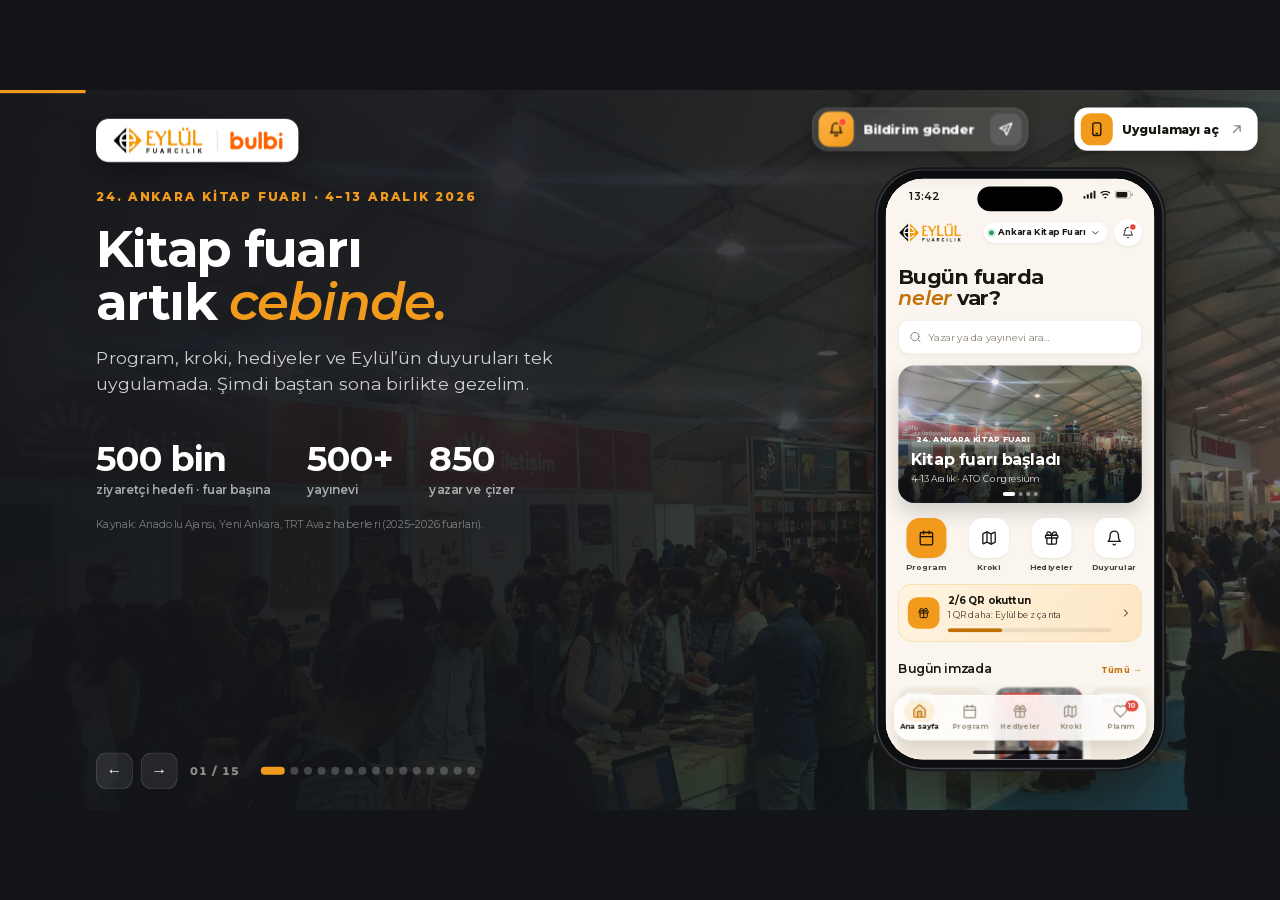
==== commit f1e977d3: "Benefit-focused step texts for the pitch" ====
--- a/index.html
+++ b/index.html
@@ -7,7 +7,7 @@
   <meta name="description" content="Eylül Fuarcılık için Bulbi'nin hazırladığı mobil fuar rehberi konsept sunumu.">
   <link rel="icon" type="image/png" href="assets/eylul-fuarcilik-logo.png">
   <link rel="stylesheet" href="assets/fonts/fonts.css">
-  <link rel="stylesheet" href="sunum.css?v=38">
+  <link rel="stylesheet" href="sunum.css?v=39">
 </head>
 <body>
   <div class="viewport" id="viewport">
@@ -27,7 +27,7 @@
       <div class="device" id="device" aria-label="Canlı uygulama">
         <span class="btn-l1"></span><span class="btn-l2"></span><span class="btn-r"></span>
         <div class="screen">
-          <iframe id="phone" title="Eylül Fuar Rehberi uygulaması" src="app/?v=38&embed=1&reset=1#/"></iframe>
+          <iframe id="phone" title="Eylül Fuar Rehberi uygulaması" src="app/?v=39&embed=1&reset=1#/"></iframe>
           <div class="island"></div>
           <div class="home-ind"></div>
         </div>
@@ -58,6 +58,6 @@
   </aside>
 
   <script src="assets/qrcode.min.js"></script>
-  <script src="sunum.js?v=38"></script>
+  <script src="sunum.js?v=39"></script>
 </body>
 </html>
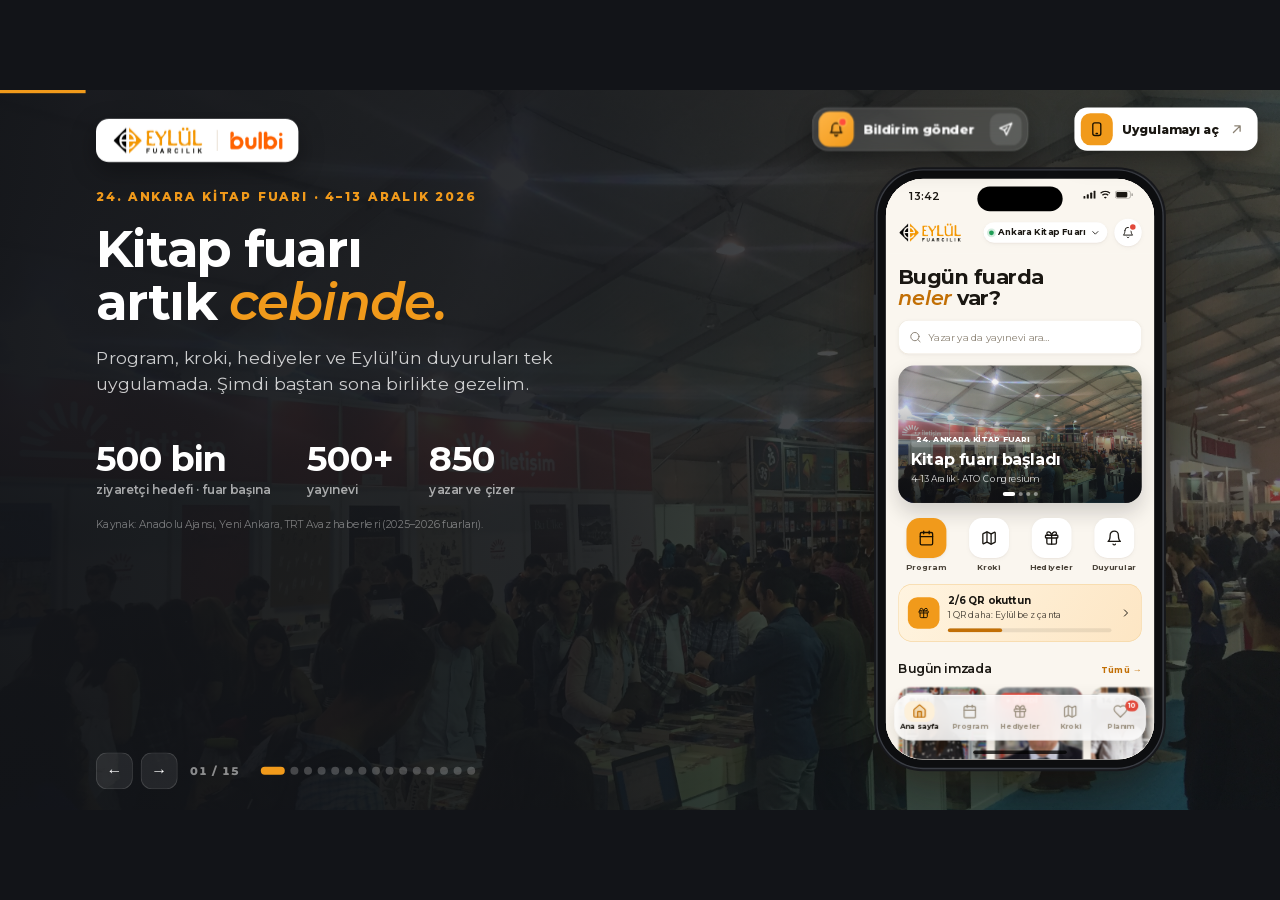
==== commit becffd32: "Describe each screen in two sentences; drop redundant publisher button" ====
--- a/index.html
+++ b/index.html
@@ -7,7 +7,7 @@
   <meta name="description" content="Eylül Fuarcılık için Bulbi'nin hazırladığı mobil fuar rehberi konsept sunumu.">
   <link rel="icon" type="image/png" href="assets/eylul-fuarcilik-logo.png">
   <link rel="stylesheet" href="assets/fonts/fonts.css">
-  <link rel="stylesheet" href="sunum.css?v=39">
+  <link rel="stylesheet" href="sunum.css?v=40">
 </head>
 <body>
   <div class="viewport" id="viewport">
@@ -27,7 +27,7 @@
       <div class="device" id="device" aria-label="Canlı uygulama">
         <span class="btn-l1"></span><span class="btn-l2"></span><span class="btn-r"></span>
         <div class="screen">
-          <iframe id="phone" title="Eylül Fuar Rehberi uygulaması" src="app/?v=39&embed=1&reset=1#/"></iframe>
+          <iframe id="phone" title="Eylül Fuar Rehberi uygulaması" src="app/?v=40&embed=1&reset=1#/"></iframe>
           <div class="island"></div>
           <div class="home-ind"></div>
         </div>
@@ -58,6 +58,6 @@
   </aside>
 
   <script src="assets/qrcode.min.js"></script>
-  <script src="sunum.js?v=39"></script>
+  <script src="sunum.js?v=40"></script>
 </body>
 </html>
--- a/sunum.css
+++ b/sunum.css
@@ -343,3 +343,6 @@
 .slide:has(.closing) { padding: 0; }
 .slide:has(.closing) .col { width: auto; }
 .stage:has(.device.center) .demo-push { opacity: 0; pointer-events: none; }
+
+/* İki cümlelik açıklamalar */
+.slide .stepbar ~ .lead { font-size: 20px; line-height: 1.5; max-width: 660px; color: var(--ink-2); }
